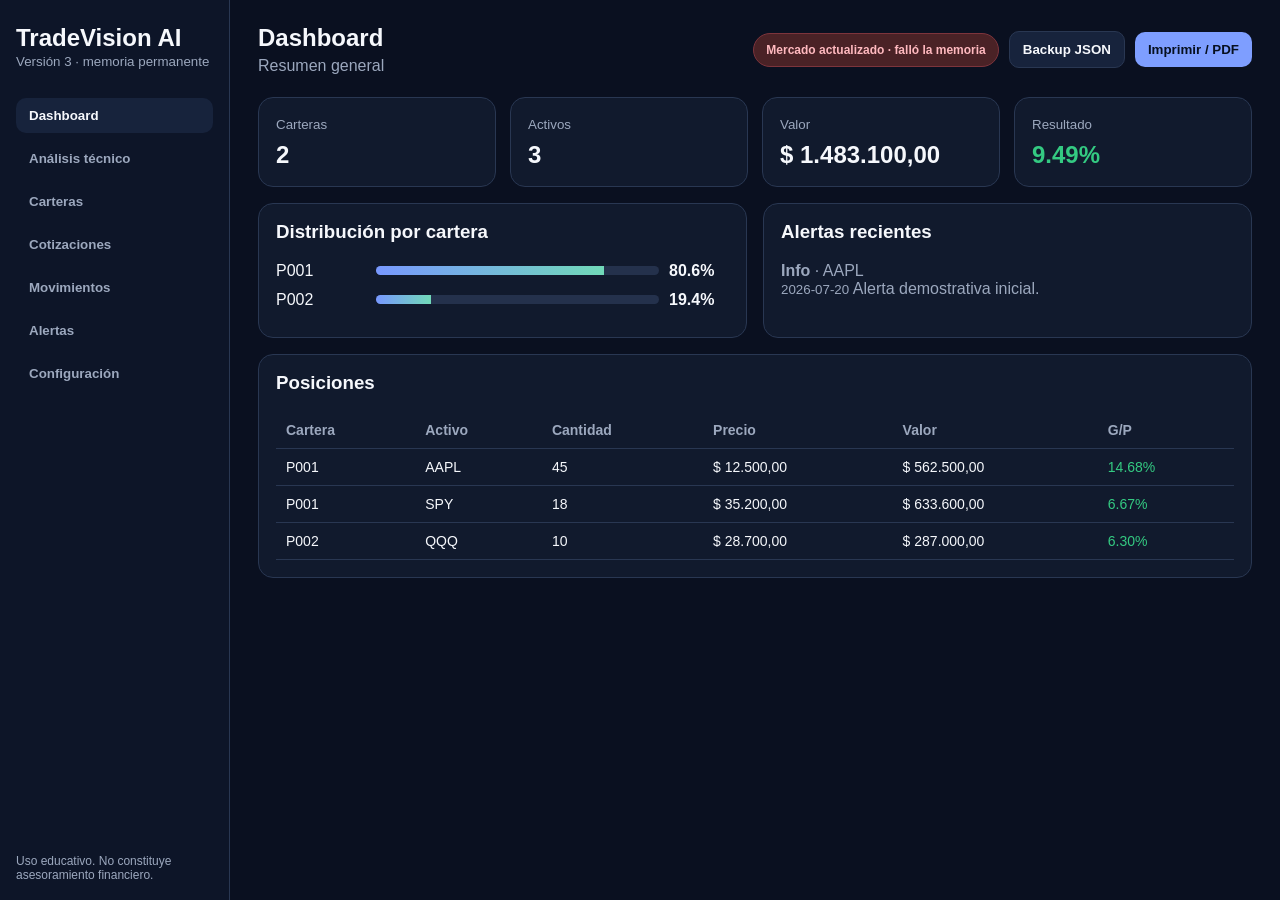
==== index.html @ 3610a6b2 "cambio titulo de diagnostico" ====
<!doctype html>
<html lang="es">
<head>
  <meta charset="UTF-8">
  <meta name="viewport" content="width=device-width,initial-scale=1">
  <title>TradeVision AI V3</title>
  <link rel="stylesheet" href="styles.css">
</head>
<body>
<div class="layout">
  <aside>
    <h1>TradeVision AI</h1><small>Versión 3 · memoria permanente</small>
    <nav>
      <button class="nav active" data-view="dashboard">Dashboard</button>
<button class="nav" data-view="technical">Análisis técnico</button>
      <button class="nav" data-view="portfolios">Carteras</button>
      <button class="nav" data-view="prices">Cotizaciones</button>
      <button class="nav" data-view="movements">Movimientos</button>
      <button class="nav" data-view="alerts">Alertas</button>
      <button class="nav" data-view="settings">Configuración</button>
    </nav>
    <div class="legal">Uso educativo. No constituye asesoramiento financiero.</div>
  </aside>

  <main>
    <header>
      <div><h2 id="title">Dashboard</h2><p id="subtitle">Resumen general</p></div>
      <div class="actions">
        <span id="storage-status" class="storage-status loading">Conectando con la memoria…</span>
        <button id="backup" class="secondary">Backup JSON</button>
        <button onclick="window.print()">Imprimir / PDF</button>
      </div>
    </header>

    <section id="dashboard" class="view active">
      <div id="metrics" class="metrics"></div>
      <div class="grid2">
        <article class="card"><h3>Distribución por cartera</h3><div id="bars"></div></article>
        <article class="card"><h3>Alertas recientes</h3><div id="recent-alerts"></div></article>
      </div>
      <article class="card"><h3>Posiciones</h3><div class="table"><table id="summary"></table></div></article>
    </section>

<section id="technical" class="view">
  <article class="card">
    <div class="cardhead">
      <div>
        <h3>Análisis técnico</h3>
        <p>
          Motor piloto de interpretación técnica. Inicialmente se utilizará QQQ.
        </p>
      </div>
    </div>

    <div class="notice">
      Los valores técnicos se cargan manualmente desde TradingView.
      TradeVision AI interpreta las medias móviles, el RSI y la estructura de tendencia.
    </div>
  </article>

  <div class="grid2">
    <article class="card form">
      <h3 id="technical-form-title">
  Datos técnicos de QQQ
</h3>

<label>
  Activo

  <select id="technical-ticker">
    <option value="QQQ">QQQ</option>
    <option value="BRKB">BRK.B</option>
    <option value="DE">DE</option>
    <option value="ECL">ECL</option>
    <option value="FSLR">FSLR</option>
    <option value="GLD">GLD</option>
    <option value="IBIT">IBIT</option>
    <option value="LLY">LLY</option>
    <option value="MCD">MCD</option>
    <option value="META">META</option>
    <option value="NEE">NEE</option>
    <option value="NTES">NTES</option>
    <option value="O">O</option>
    <option value="TSLA">TSLA</option>
    <option value="WMT">WMT</option>
  </select>
</label>

      <label>
        Precio actual USD
        <input
          id="technical-price"
          type="number"
          min="0"
          step="0.01"
          placeholder="Ejemplo: 708.44"
        >
      </label>

      <label>
        SMA 20
        <input
          id="technical-sma20"
          type="number"
          min="0"
          step="0.01"
          placeholder="Ejemplo: 718.79"
        >
      </label>

      <label>
        SMA 50
        <input
          id="technical-sma50"
          type="number"
          min="0"
          step="0.01"
          placeholder="Ejemplo: 669.39"
        >
      </label>

      <label>
        SMA 100
        <input
          id="technical-sma100"
          type="number"
          min="0"
          step="0.01"
          placeholder="Valor de TradingView"
        >
      </label>

      <label>
        SMA 200
        <input
          id="technical-sma200"
          type="number"
          min="0"
          step="0.01"
          placeholder="Ejemplo: 616.35"
        >
      </label>

      <label>
        RSI 14
        <input
          id="technical-rsi"
          type="number"
          min="0"
          max="100"
          step="0.01"
          placeholder="Ejemplo: 47.62"
        >
      </label>

      <button id="save-technical">
        Guardar y analizar QQQ
      </button>
    </article>

    <article class="card">
      
<h3 id="technical-diagnostic-title">
  Diagnóstico de QQQ
</h3>

      <div id="technical-status">
        Cargá los valores técnicos para generar el análisis.
      </div>
    </article>
  </div>

  <article class="card">
    <h3>Interpretación</h3>

    <div id="technical-analysis">
      Todavía no hay un análisis técnico guardado.
    </div>
  </article>
</section>

    <section id="portfolios" class="view">
      <div class="toolbar"><button id="new-portfolio">Nueva cartera</button></div>
      <div id="portfolio-list"></div>
    </section>

    <section id="prices" class="view">
      <article class="card">
        <div class="cardhead">
          <div><h3>Actualización de precios</h3><p>La fuente declarada puede ser BYMADATA Open. La carga es manual o por CSV.</p></div>
          <a class="button secondary" href="https://open.bymadata.com.ar/#/dashboard" target="_blank" rel="noopener">Abrir BYMADATA</a>
        </div>
        <div class="toolbar">
          <button id="quick-price">Actualizar un precio</button>
          <label class="button secondary file">Importar CSV<input id="csv-file" type="file" accept=".csv,text/csv"></label>
          <button id="download-template" class="secondary">Descargar plantilla</button>
        </div>
        <div class="notice">Formato CSV: <b>ticker,precio,moneda,fecha,fuente</b>. Ejemplo: AAPL,18250,ARS,2026-07-20,BYMADATA Open.</div>
        <div class="table"><table id="prices-table"></table></div>
      </article>
    </section>

    <section id="movements" class="view">
      <div class="toolbar"><button id="new-movement">Registrar movimiento</button><button id="export-csv" class="secondary">Exportar CSV</button></div>
      <article class="card"><div class="table"><table id="movements-table"></table></div></article>
    </section>

    <section id="alerts" class="view">
      <div class="toolbar">
        <button id="evaluate">Evaluar señales</button>
        <button id="send-alerts">Evaluar y enviar email</button>
        <button id="test-email" class="secondary">Enviar correo de prueba</button>
      </div>
      <div class="notice">El envío usa una Netlify Function y la variable privada <b>RESEND_API_KEY</b>. El destinatario se toma de Configuración.</div>
      <div id="email-status"></div>
      <div id="alerts-list"></div>
    </section>

    <section id="settings" class="view">
      <article class="card form">
        <h3>Configuración</h3>
        <label>Email receptor<input id="email" type="email"></label>
        <label>Nombre del remitente<input id="sender-name" value="TradeVision AI"></label>
        <label>Fuente predeterminada<input id="default-source" value="BYMADATA Open"></label>
        <label class="field">
  Cotización CCL
  <input
    id="ccl-rate"
    type="number"
    min="0"
    step="0.01"
    placeholder="Ejemplo: 1300.50"
  >
  <small>
    Tipo de cambio utilizado para calcular el precio teórico de los CEDEARs.
  </small>
</label>
<label>Antigüedad máxima del precio
          <select id="stale-hours"><option value="12">12 horas</option><option value="24">24 horas</option><option value="48">48 horas</option><option value="168">7 días</option></select>
        </label>
        <button id="save-settings">Guardar</button>
      </article>
      <article class="card"><h3>Códigos</h3><p>CP: medias 20/50 · MP: 50/100 · LP: 200/400 · DCA: compra periódica · TC: trade corto.</p></article>
    </section>
  </main>
</div>

<dialog id="modal">
  <form method="dialog" id="modal-form">
    <div class="modalhead"><h3 id="modal-title"></h3><button value="cancel" class="x">×</button></div>
    <div id="modal-body" class="formgrid"></div>
    <div class="modalactions"><button value="cancel" class="secondary">Cancelar</button><button id="modal-save" value="default">Guardar</button></div>
  </form>
</dialog>
<script src="cedears.js"></script>
<script src="technical-engine.js"></script>
<script src="app.js"></script>
</body></html>
---- styles.css ----
*{box-sizing:border-box}:root{--bg:#0a1020;--panel:#111a2d;--panel2:#17233c;--line:#293752;--text:#f6f8fc;--muted:#9ca8be;--accent:#7e9eff;--good:#34ca82;--bad:#ff6f75;--warn:#f0c45d}
body{margin:0;background:var(--bg);color:var(--text);font-family:Inter,Segoe UI,Arial,sans-serif}.layout{display:grid;grid-template-columns:230px 1fr;min-height:100vh}aside{background:#0d1528;border-right:1px solid var(--line);padding:24px 16px;position:sticky;top:0;height:100vh}aside h1{margin:0}aside small{color:var(--muted)}nav{display:grid;gap:8px;margin-top:28px}.nav{background:transparent;color:var(--muted);text-align:left}.nav.active,.nav:hover{background:var(--panel2);color:var(--text)}.legal{position:absolute;bottom:18px;color:var(--muted);font-size:12px;max-width:190px}main{padding:24px 28px;min-width:0}header{display:flex;justify-content:space-between;align-items:center;margin-bottom:22px}header h2{margin:0 0 5px}header p,.card p{margin:0;color:var(--muted)}button,.button{border:0;border-radius:10px;padding:10px 13px;background:var(--accent);color:#071020;font-weight:700;cursor:pointer;text-decoration:none;display:inline-block}button.secondary,.button.secondary{background:var(--panel2);color:var(--text);border:1px solid var(--line)}.actions,.toolbar,.cardhead{display:flex;gap:10px;align-items:center;justify-content:space-between;flex-wrap:wrap}.toolbar{justify-content:flex-start;margin-bottom:14px}.view{display:none}.view.active{display:block}.metrics{display:grid;grid-template-columns:repeat(4,1fr);gap:14px;margin-bottom:16px}.metric,.card,.portfolio{background:var(--panel);border:1px solid var(--line);border-radius:15px;padding:17px}.metric small{color:var(--muted)}.metric strong{display:block;font-size:24px;margin-top:8px}.grid2{display:grid;grid-template-columns:1fr 1fr;gap:16px}.card{margin-bottom:16px}.card h3{margin-top:0}.table{overflow:auto}table{width:100%;border-collapse:collapse;font-size:14px}th,td{padding:10px;border-bottom:1px solid var(--line);text-align:left;white-space:nowrap}th{color:var(--muted)}.positive{color:var(--good)}.negative{color:var(--bad)}.neutral{color:var(--warn)}.portfolio{margin-bottom:14px}.portfolio-head{display:flex;justify-content:space-between;gap:10px}.tags{display:flex;gap:6px;flex-wrap:wrap;margin-top:8px}.tag{background:var(--panel2);border:1px solid var(--line);border-radius:999px;padding:5px 8px;font-size:12px;color:var(--muted)}.barrow{display:grid;grid-template-columns:90px 1fr 60px;gap:10px;align-items:center;margin:11px 0}.bar{height:9px;background:#24314c;border-radius:99px;overflow:hidden}.bar span{display:block;height:100%;background:linear-gradient(90deg,#7898ff,#71d9b8)}.notice{border-left:4px solid var(--accent);background:var(--panel);padding:13px;border-radius:10px;margin-bottom:15px;color:var(--muted)}.form{display:grid;gap:13px;max-width:650px}.form label,.field{display:grid;gap:6px;color:var(--muted)}input,select{background:#0b1426;color:var(--text);border:1px solid var(--line);border-radius:9px;padding:10px}.file input{display:none}.small{padding:6px 8px;font-size:12px}.status{padding:12px;border-radius:10px;margin-bottom:12px}.status.ok{background:#123527;color:#8be3b4}.status.err{background:#431d24;color:#ffabb0}dialog{width:min(650px,92vw);background:var(--panel);border:1px solid var(--line);border-radius:15px;color:var(--text);padding:0}dialog::backdrop{background:#030713cc}.modalhead,.modalactions{display:flex;justify-content:space-between;align-items:center;padding:16px;border-bottom:1px solid var(--line)}.modalactions{border-top:1px solid var(--line);border-bottom:0}.formgrid{display:grid;grid-template-columns:1fr 1fr;gap:12px;padding:16px}.span2{grid-column:1/-1}.x{background:transparent;color:white;font-size:22px}@media(max-width:850px){.layout{grid-template-columns:1fr}aside{position:relative;height:auto}.legal{display:none}nav{grid-template-columns:repeat(3,1fr)}.nav{text-align:center}.metrics{grid-template-columns:repeat(2,1fr)}.grid2{grid-template-columns:1fr}}@media(max-width:520px){main{padding:16px 10px}header{align-items:flex-start;flex-direction:column;gap:12px}.metrics{grid-template-columns:1fr}.formgrid{grid-template-columns:1fr}.span2{grid-column:auto}}@media print{aside,.actions,.toolbar{display:none!important}.layout{display:block}body,.card,.portfolio,.metric{background:white;color:black}.view{display:block!important}main{padding:0}}
.storage-status{display:inline-flex;align-items:center;min-height:34px;padding:0 12px;border-radius:999px;font-size:12px;font-weight:700;white-space:nowrap;border:1px solid transparent}.storage-status.loading{background:#2d3748;color:#e2e8f0;border-color:#4a5568}.storage-status.ok{background:#123d2d;color:#9ff2c7;border-color:#226b4d}.storage-status.error{background:#4a2226;color:#ffb9bf;border-color:#7d343c}@media(max-width:760px){.storage-status{width:100%;justify-content:center;order:-1}}
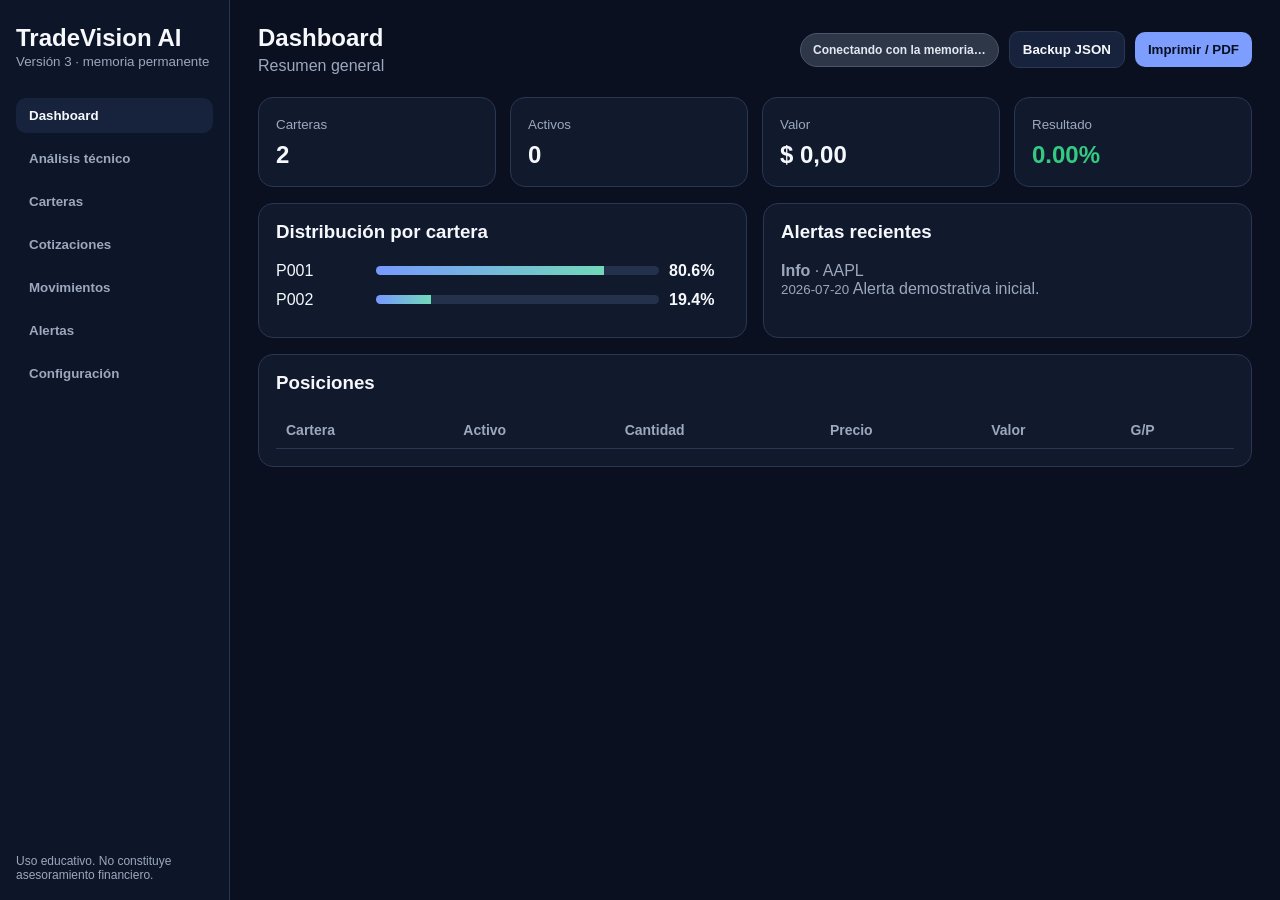
==== commit 7256bdc4: "modificacios 20" ====
--- a/index.html
+++ b/index.html
@@ -130,28 +130,14 @@
         >
       </label>
 
-      <label>
-        SMA 200
-        <input
-          id="technical-sma200"
-          type="number"
-          min="0"
-          step="0.01"
-          placeholder="Ejemplo: 616.35"
-        >
-      </label>
-
-      <label>
-        RSI 14
-        <input
-          id="technical-rsi"
-          type="number"
-          min="0"
-          max="100"
-          step="0.01"
-          placeholder="Ejemplo: 47.62"
-        >
-      </label>
+    <label>SMA 200</label>
+<input id="tech-sma200" type="number">
+
+<label>SMA 400</label>
+<input id="tech-sma400" type="number">
+
+<label>RSI</label>
+<input id="tech-rsi" type="number">
 
       <button id="save-technical">
         Guardar y analizar QQQ
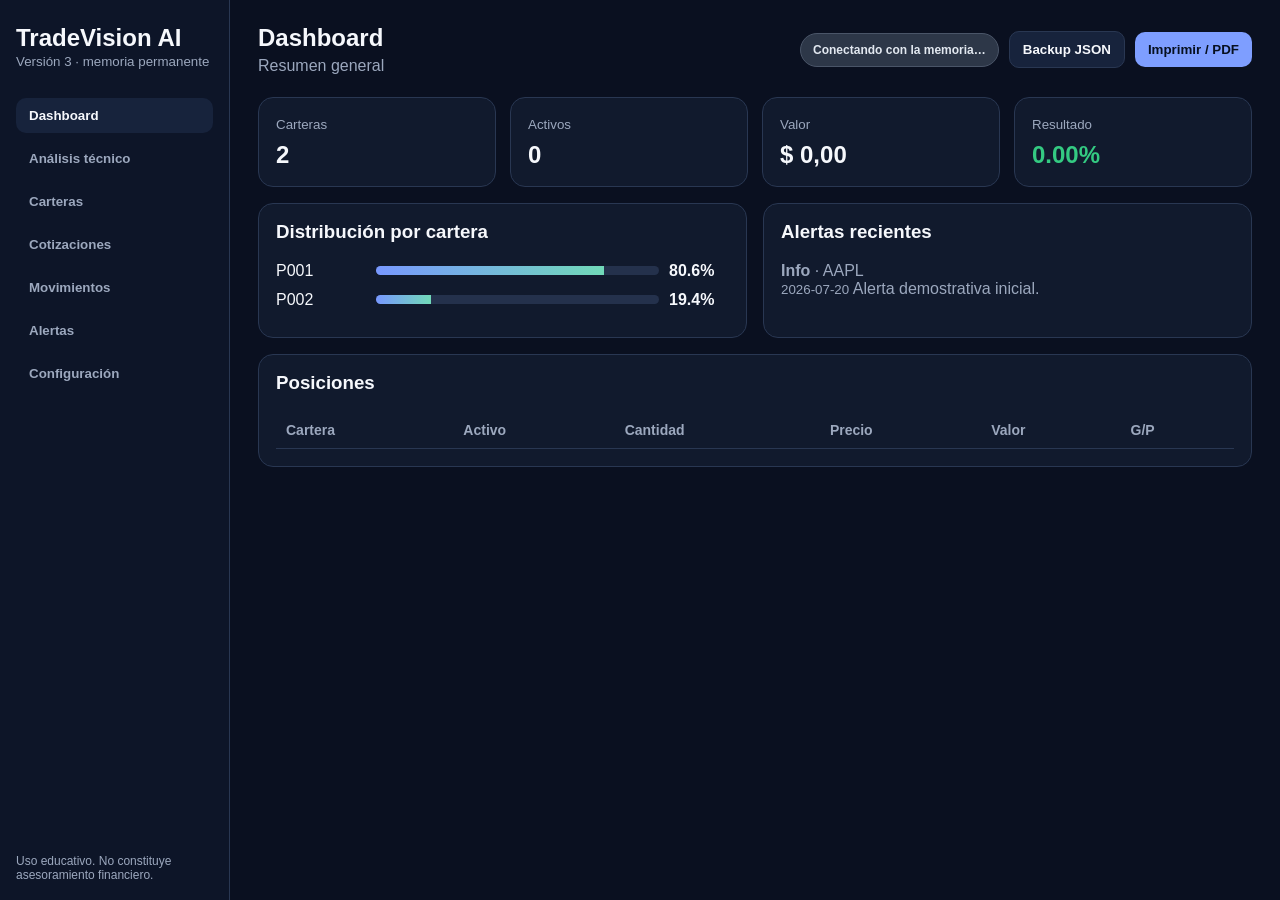
==== commit c4c6536d: "Update index.html" ====
--- a/index.html
+++ b/index.html
@@ -134,10 +134,14 @@
 <input id="tech-sma200" type="number">
 
 <label>SMA 400</label>
-<input id="tech-sma400" type="number">
+<input id="technical-sma400" type="number">
 
 <label>RSI</label>
 <input id="tech-rsi" type="number">
+
+<button id="update-technical">
+  Actualizar análisis técnico
+</button>
 
       <button id="save-technical">
         Guardar y analizar QQQ
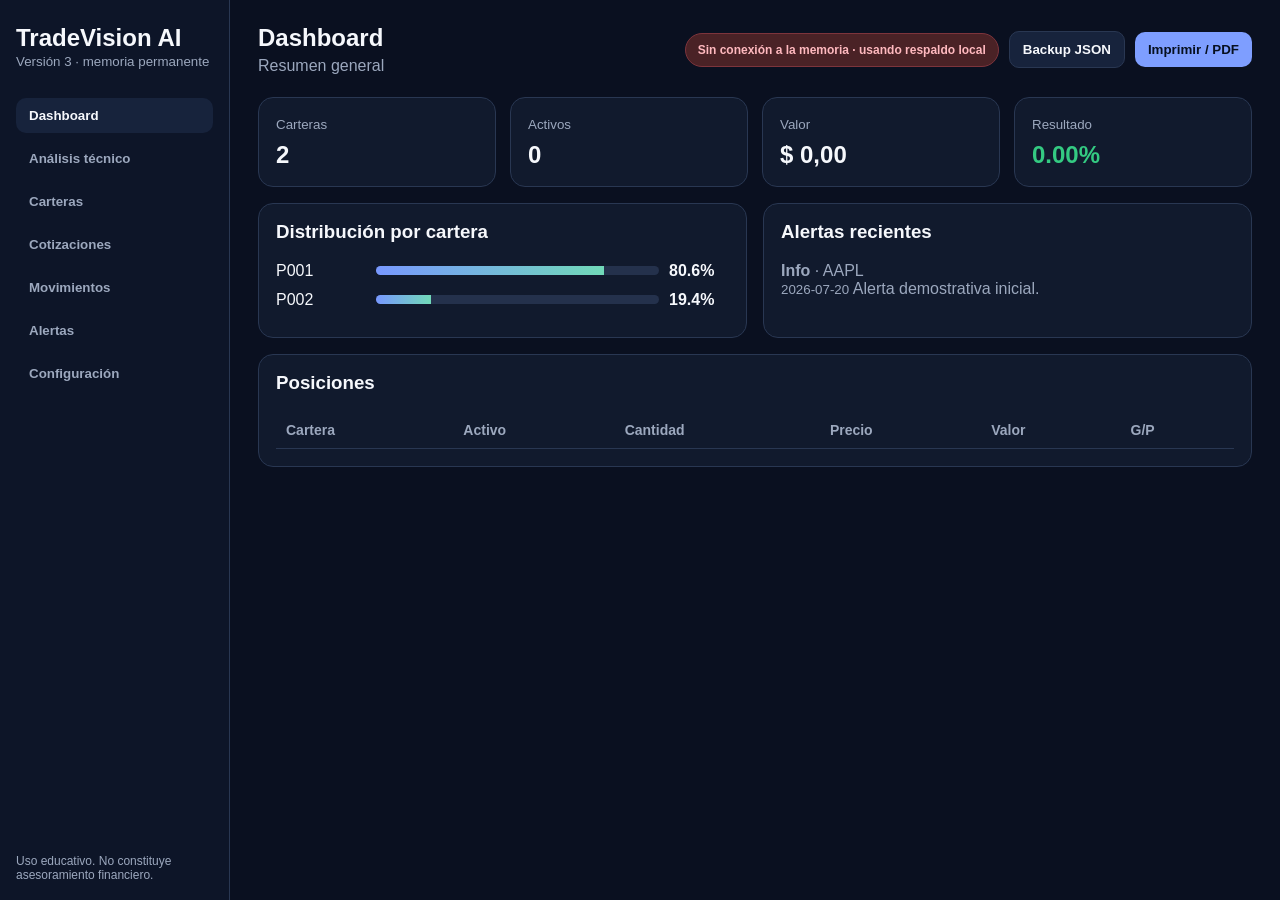
==== commit 64b383c7: "Update index.html" ====
--- a/index.html
+++ b/index.html
@@ -131,13 +131,13 @@
       </label>
 
     <label>SMA 200</label>
-<input id="tech-sma200" type="number">
+<input id="technical-sma200" type="number">
 
 <label>SMA 400</label>
 <input id="technical-sma400" type="number">
 
 <label>RSI</label>
-<input id="tech-rsi" type="number">
+<input id="technical-rsi" type="number">
 
 <button id="update-technical">
   Actualizar análisis técnico
